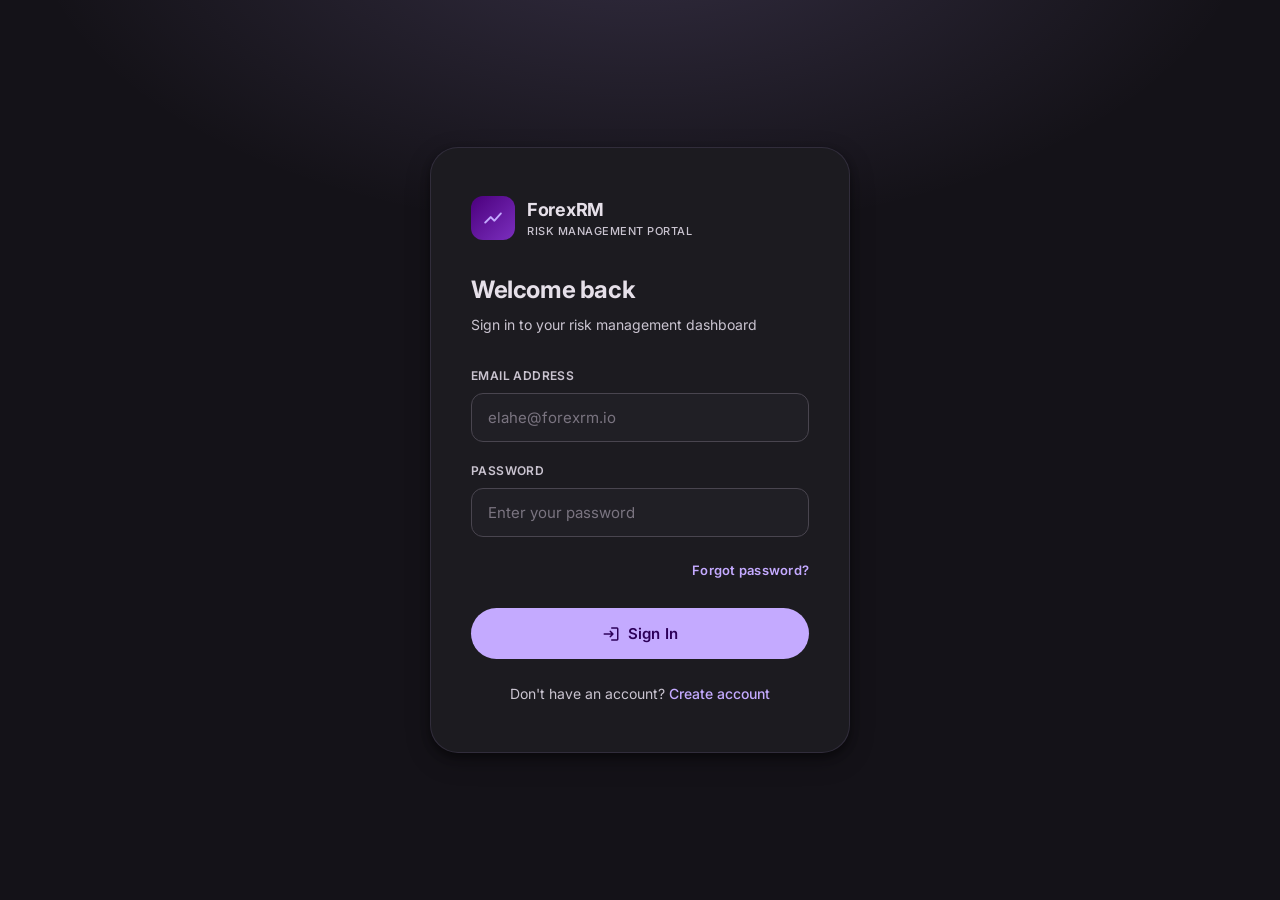
==== dashboard.html @ b794d72b "Add ForexRM risk management dashboard Complete frontend-only dashboard for Elahe (Risk Management An" ====
<!DOCTYPE html>
<html lang="en">
<head>
  <meta charset="UTF-8">
  <meta name="viewport" content="width=device-width, initial-scale=1.0">
  <title>ForexRM — Dashboard</title>
  <link rel="stylesheet" href="styles.css">
</head>
<body>
<div class="sidebar-overlay" id="sidebarOverlay"></div>

<div class="app-shell">
  <aside class="sidebar" id="sidebar"></aside>

  <div class="main-content">
    <header class="topbar" id="topbar"></header>

    <main class="page-content">
      <div class="page-header">
        <h1>Good morning, Elahe 👋</h1>
        <p>Here's what's happening across your accounts today — Wednesday, 9 April 2026</p>
      </div>

      <!-- Stats Grid -->
      <div class="stats-grid">
        <div class="stat-card stat-purple" onclick="window.location='phase1.html'" style="cursor:pointer">
          <div class="stat-card-accent"></div>
          <div class="stat-icon"><span class="material-icons-round">assignment</span></div>
          <div class="stat-label">Pending Phase 1</div>
          <div class="stat-value">47</div>
          <div class="stat-note">Results emailed within 24 hrs</div>
        </div>

        <div class="stat-card stat-blue" onclick="window.location='phase2.html'" style="cursor:pointer">
          <div class="stat-card-accent"></div>
          <div class="stat-icon"><span class="material-icons-round">assignment_turned_in</span></div>
          <div class="stat-label">Pending Phase 2</div>
          <div class="stat-value">23</div>
          <div class="stat-note">Results emailed within 48 hrs</div>
        </div>

        <div class="stat-card stat-green" onclick="window.location='funded.html'" style="cursor:pointer">
          <div class="stat-card-accent"></div>
          <div class="stat-icon"><span class="material-icons-round">account_balance_wallet</span></div>
          <div class="stat-label">Funded Accounts Today</div>
          <div class="stat-value">8</div>
          <div class="stat-note">↑ 3 more than yesterday</div>
        </div>

        <div class="stat-card stat-yellow">
          <div class="stat-card-accent"></div>
          <div class="stat-icon"><span class="material-icons-round">people</span></div>
          <div class="stat-label">Total Active Traders</div>
          <div class="stat-value">312</div>
          <div class="stat-note">Across all account stages</div>
        </div>
      </div>

      <!-- Main grid -->
      <div class="grid-2">

        <!-- Activity Feed -->
        <div class="card">
          <div class="flex-between mb-16">
            <div class="card-title" style="margin-bottom:0">Recent Activity</div>
            <button class="btn btn-text" style="font-size:12px;padding:4px 8px">View all</button>
          </div>

          <div class="activity-list">
            <div class="activity-item">
              <div class="activity-icon" style="background:rgba(134,239,172,.12)">
                <span class="material-icons-round" style="color:var(--success)">check_circle</span>
              </div>
              <div class="activity-body">
                <div class="activity-text"><strong>Marcus Chen</strong> passed Phase 2 evaluation — promoted to Funded</div>
                <div class="activity-time">2 minutes ago</div>
              </div>
            </div>

            <div class="activity-item">
              <div class="activity-icon" style="background:rgba(196,170,255,.12)">
                <span class="material-icons-round" style="color:var(--primary)">add_circle</span>
              </div>
              <div class="activity-body">
                <div class="activity-text"><strong>Sofia Martínez</strong> started Phase 1 — $100K account</div>
                <div class="activity-time">18 minutes ago</div>
              </div>
            </div>

            <div class="activity-item">
              <div class="activity-icon" style="background:rgba(255,180,171,.12)">
                <span class="material-icons-round" style="color:var(--error)">cancel</span>
              </div>
              <div class="activity-body">
                <div class="activity-text"><strong>James Okonkwo</strong> breached max drawdown — Phase 1 failed</div>
                <div class="activity-time">41 minutes ago</div>
              </div>
            </div>

            <div class="activity-item">
              <div class="activity-icon" style="background:rgba(147,197,253,.12)">
                <span class="material-icons-round" style="color:var(--info)">email</span>
              </div>
              <div class="activity-body">
                <div class="activity-text">Batch notification sent to <strong>12 traders</strong> — Phase 1 results</div>
                <div class="activity-time">1 hour ago</div>
              </div>
            </div>

            <div class="activity-item">
              <div class="activity-icon" style="background:rgba(252,211,77,.12)">
                <span class="material-icons-round" style="color:var(--warning)">warning</span>
              </div>
              <div class="activity-body">
                <div class="activity-text"><strong>Aiko Tanaka</strong> approaching daily loss limit — 78% used</div>
                <div class="activity-time">2 hours ago</div>
              </div>
            </div>

            <div class="activity-item">
              <div class="activity-icon" style="background:rgba(134,239,172,.12)">
                <span class="material-icons-round" style="color:var(--success)">attach_money</span>
              </div>
              <div class="activity-body">
                <div class="activity-text"><strong>Luca Ferrari</strong> requested $4,200 payout — under review</div>
                <div class="activity-time">3 hours ago</div>
              </div>
            </div>
          </div>
        </div>

        <!-- Right column -->
        <div style="display:flex;flex-direction:column;gap:20px">

          <!-- Phase Overview -->
          <div class="card">
            <div class="card-title">Phase Conversion Rates</div>
            <div style="display:flex;flex-direction:column;gap:16px">
              <div>
                <div class="flex-between mb-4">
                  <span class="text-sm">Phase 1 → Phase 2</span>
                  <span class="text-sm font-semibold text-primary">62%</span>
                </div>
                <div class="progress-bar">
                  <div class="progress-fill" style="width:62%;background:var(--primary)"></div>
                </div>
              </div>
              <div>
                <div class="flex-between mb-4">
                  <span class="text-sm">Phase 2 → Funded</span>
                  <span class="text-sm font-semibold text-success">48%</span>
                </div>
                <div class="progress-bar">
                  <div class="progress-fill" style="width:48%;background:var(--success)"></div>
                </div>
              </div>
              <div>
                <div class="flex-between mb-4">
                  <span class="text-sm">Funded Retention (30d)</span>
                  <span class="text-sm font-semibold" style="color:var(--info)">81%</span>
                </div>
                <div class="progress-bar">
                  <div class="progress-fill" style="width:81%;background:var(--info)"></div>
                </div>
              </div>
              <div>
                <div class="flex-between mb-4">
                  <span class="text-sm">Overall Drawdown Usage</span>
                  <span class="text-sm font-semibold text-warning">34%</span>
                </div>
                <div class="progress-bar">
                  <div class="progress-fill" style="width:34%;background:var(--warning)"></div>
                </div>
              </div>
            </div>
          </div>

          <!-- Quick Stats -->
          <div class="card">
            <div class="card-title">Today at a Glance</div>
            <div style="display:flex;flex-direction:column;gap:12px">
              <div class="flex-between">
                <span class="text-sm text-muted">New Applications</span>
                <span class="font-semibold" style="font-size:15px">19</span>
              </div>
              <div class="flex-between">
                <span class="text-sm text-muted">Emails Sent</span>
                <span class="font-semibold" style="font-size:15px">31</span>
              </div>
              <div class="flex-between">
                <span class="text-sm text-muted">Accounts Reviewed</span>
                <span class="font-semibold" style="font-size:15px">28</span>
              </div>
              <div class="flex-between">
                <span class="text-sm text-muted">Payouts Processed</span>
                <span class="font-semibold text-success" style="font-size:15px">$24,800</span>
              </div>
              <div class="flex-between">
                <span class="text-sm text-muted">Risk Alerts</span>
                <span class="font-semibold text-warning" style="font-size:15px">4</span>
              </div>
            </div>
          </div>

          <!-- Pending Email Queue -->
          <div class="card">
            <div class="card-title">Email Queue</div>
            <div style="display:flex;flex-direction:column;gap:10px">
              <div class="flex-between">
                <div class="flex-center gap-8">
                  <span class="badge badge-pending">Queued</span>
                  <span class="text-sm">Phase 1 Results</span>
                </div>
                <span class="text-xs text-muted">5 emails</span>
              </div>
              <div class="flex-between">
                <div class="flex-center gap-8">
                  <span class="badge badge-pending">Queued</span>
                  <span class="text-sm">Phase 2 Results</span>
                </div>
                <span class="text-xs text-muted">3 emails</span>
              </div>
              <div class="flex-between">
                <div class="flex-center gap-8">
                  <span class="badge badge-sent">Sent</span>
                  <span class="text-sm">Funded Welcome</span>
                </div>
                <span class="text-xs text-muted">8 emails</span>
              </div>
            </div>
          </div>

        </div>
      </div>

      <!-- Accounts table snapshot -->
      <div class="card" style="margin-top:4px">
        <div class="flex-between mb-16">
          <div class="card-title" style="margin-bottom:0">Recent Account Reviews</div>
          <a href="phase1.html" class="btn btn-outlined btn-sm">View All Phase 1</a>
        </div>

        <div class="table-container">
          <table>
            <thead>
              <tr>
                <th>Account ID</th>
                <th>Trader</th>
                <th>Phase</th>
                <th>Account Size</th>
                <th>P&L</th>
                <th>Drawdown</th>
                <th>Status</th>
              </tr>
            </thead>
            <tbody>
              <tr>
                <td class="text-xs text-muted">#FX-29041</td>
                <td><div class="font-semibold">Marcus Chen</div></td>
                <td><span class="badge badge-active">Phase 2</span></td>
                <td>$100,000</td>
                <td class="text-success font-semibold">+8.32%</td>
                <td>3.1%</td>
                <td><span class="badge badge-passed">Passed</span></td>
              </tr>
              <tr>
                <td class="text-xs text-muted">#FX-29038</td>
                <td><div class="font-semibold">Sofia Martínez</div></td>
                <td><span class="badge badge-review">Phase 1</span></td>
                <td>$100,000</td>
                <td class="text-success font-semibold">+1.20%</td>
                <td>0.8%</td>
                <td><span class="badge badge-pending">In Progress</span></td>
              </tr>
              <tr>
                <td class="text-xs text-muted">#FX-29035</td>
                <td><div class="font-semibold">James Okonkwo</div></td>
                <td><span class="badge badge-review">Phase 1</span></td>
                <td>$50,000</td>
                <td class="text-error font-semibold">−6.80%</td>
                <td>10.0%</td>
                <td><span class="badge badge-failed">Failed</span></td>
              </tr>
              <tr>
                <td class="text-xs text-muted">#FX-29032</td>
                <td><div class="font-semibold">Aiko Tanaka</div></td>
                <td><span class="badge badge-review">Phase 1</span></td>
                <td>$200,000</td>
                <td class="text-success font-semibold">+4.75%</td>
                <td>4.7%</td>
                <td><span class="badge badge-pending">In Progress</span></td>
              </tr>
              <tr>
                <td class="text-xs text-muted">#FX-29028</td>
                <td><div class="font-semibold">Luca Ferrari</div></td>
                <td><span class="badge badge-active">Funded</span></td>
                <td>$50,000</td>
                <td class="text-success font-semibold">+11.40%</td>
                <td>2.4%</td>
                <td><span class="badge badge-active">Active</span></td>
              </tr>
            </tbody>
          </table>
        </div>
      </div>

    </main>
  </div>
</div>

<script src="layout.js"></script>
<script>
  initLayout({ title: 'Dashboard', subtitle: 'Overview' });
</script>
</body>
</html>
---- styles.css ----
@import url('https://fonts.googleapis.com/css2?family=Inter:wght@300;400;500;600;700&display=swap');
@import url('https://fonts.googleapis.com/icon?family=Material+Icons+Round');

*, *::before, *::after { box-sizing: border-box; margin: 0; padding: 0; }

:root {
  --primary: #C4AAFF;
  --on-primary: #2D0059;
  --primary-container: #4B007D;
  --on-primary-container: #E8CEFF;
  --primary-dim: #9A6FD8;

  --secondary: #CCC2DC;
  --on-secondary: #332D41;
  --secondary-container: #4A4458;
  --on-secondary-container: #E8DEF8;

  --surface: #141218;
  --surface-container-lowest: #0F0D13;
  --surface-container-low: #1C1B20;
  --surface-container: #201F25;
  --surface-container-high: #2B2930;
  --surface-container-highest: #36343B;

  --on-surface: #E6E0E9;
  --on-surface-variant: #CAC4D0;
  --outline: #7A7480;
  --outline-variant: #49454F;

  --error: #FFB4AB;
  --error-container: #93000A;
  --success: #86EFAC;
  --success-container: #14532D;
  --warning: #FCD34D;
  --warning-container: #78350F;
  --info: #93C5FD;

  --sidebar-width: 264px;
  --topbar-height: 64px;
  --radius-sm: 8px;
  --radius-md: 12px;
  --radius-lg: 16px;
  --radius-xl: 28px;

  --elevation-1: 0 1px 2px rgba(0,0,0,.4), 0 2px 6px rgba(0,0,0,.2);
  --elevation-2: 0 2px 4px rgba(0,0,0,.4), 0 4px 12px rgba(0,0,0,.2);
  --elevation-3: 0 4px 8px rgba(0,0,0,.4), 0 8px 24px rgba(0,0,0,.25);

  --transition: 220ms cubic-bezier(.2,0,0,1);
  --font: 'Inter', system-ui, sans-serif;
}

html { font-size: 16px; scroll-behavior: smooth; }

body {
  font-family: var(--font);
  background: var(--surface);
  color: var(--on-surface);
  min-height: 100vh;
  line-height: 1.5;
  -webkit-font-smoothing: antialiased;
}

/* ── AUTH PAGES ─────────────────────────────────────────── */
.auth-page {
  min-height: 100vh;
  display: flex;
  align-items: center;
  justify-content: center;
  background: radial-gradient(ellipse 80% 60% at 50% -10%, rgba(196,170,255,.18) 0%, transparent 60%),
              var(--surface);
  padding: 24px;
}

.auth-card {
  background: var(--surface-container-low);
  border: 1px solid rgba(196,170,255,.12);
  border-radius: var(--radius-xl);
  padding: 48px 40px;
  width: 100%;
  max-width: 420px;
  box-shadow: var(--elevation-3);
}

.auth-logo {
  display: flex;
  align-items: center;
  gap: 12px;
  margin-bottom: 32px;
}

.auth-logo-icon {
  width: 44px;
  height: 44px;
  background: linear-gradient(135deg, var(--primary-container), #7B2FBE);
  border-radius: var(--radius-md);
  display: flex;
  align-items: center;
  justify-content: center;
}

.auth-logo-icon .material-icons-round { color: var(--primary); font-size: 22px; }

.auth-logo-text { font-size: 18px; font-weight: 700; color: var(--on-surface); letter-spacing: -.3px; }
.auth-logo-sub  { font-size: 11px; color: var(--on-surface-variant); font-weight: 500; letter-spacing: .5px; text-transform: uppercase; }

.auth-title    { font-size: 24px; font-weight: 700; color: var(--on-surface); margin-bottom: 6px; letter-spacing: -.4px; }
.auth-subtitle { font-size: 14px; color: var(--on-surface-variant); margin-bottom: 32px; }

.form-field { margin-bottom: 20px; }

.form-field label {
  display: block;
  font-size: 12px;
  font-weight: 600;
  color: var(--on-surface-variant);
  margin-bottom: 8px;
  letter-spacing: .4px;
  text-transform: uppercase;
}

.form-field input {
  width: 100%;
  background: var(--surface-container);
  border: 1.5px solid var(--outline-variant);
  border-radius: var(--radius-md);
  padding: 14px 16px;
  font-size: 15px;
  font-family: var(--font);
  color: var(--on-surface);
  outline: none;
  transition: border-color var(--transition), box-shadow var(--transition);
}

.form-field input:focus {
  border-color: var(--primary);
  box-shadow: 0 0 0 3px rgba(196,170,255,.15);
}

.form-field input::placeholder { color: var(--outline); }

.btn {
  display: inline-flex;
  align-items: center;
  justify-content: center;
  gap: 8px;
  padding: 14px 24px;
  border-radius: var(--radius-xl);
  font-family: var(--font);
  font-size: 14px;
  font-weight: 600;
  letter-spacing: .25px;
  cursor: pointer;
  border: none;
  outline: none;
  transition: all var(--transition);
  text-decoration: none;
}

.btn-primary {
  background: var(--primary);
  color: var(--on-primary);
  width: 100%;
  padding: 16px;
  font-size: 15px;
}

.btn-primary:hover  { background: #D4BBFF; box-shadow: var(--elevation-2); transform: translateY(-1px); }
.btn-primary:active { transform: translateY(0); }

.btn-outlined {
  background: transparent;
  border: 1.5px solid var(--outline-variant);
  color: var(--on-surface);
}

.btn-outlined:hover { border-color: var(--primary); color: var(--primary); background: rgba(196,170,255,.08); }

.btn-text {
  background: transparent;
  color: var(--primary);
  padding: 10px 16px;
}

.btn-text:hover { background: rgba(196,170,255,.1); }

.btn-icon {
  background: transparent;
  color: var(--on-surface-variant);
  padding: 10px;
  border-radius: 50%;
  width: 40px;
  height: 40px;
}

.btn-icon:hover { background: var(--surface-container-high); color: var(--on-surface); }

.btn-sm { padding: 8px 16px; font-size: 13px; }

.auth-footer { text-align: center; margin-top: 24px; font-size: 14px; color: var(--on-surface-variant); }
.auth-footer a { color: var(--primary); text-decoration: none; font-weight: 500; }
.auth-footer a:hover { text-decoration: underline; }

.auth-error {
  background: rgba(255,180,171,.1);
  border: 1px solid rgba(255,180,171,.3);
  border-radius: var(--radius-md);
  padding: 12px 16px;
  font-size: 13px;
  color: var(--error);
  margin-bottom: 20px;
  display: none;
}

/* ── APP SHELL ──────────────────────────────────────────── */
.app-shell {
  display: flex;
  min-height: 100vh;
}

/* ── SIDEBAR ─────────────────────────────────────────────── */
.sidebar {
  width: var(--sidebar-width);
  background: var(--surface-container-low);
  border-right: 1px solid var(--outline-variant);
  display: flex;
  flex-direction: column;
  position: fixed;
  top: 0;
  left: 0;
  height: 100vh;
  z-index: 200;
  transition: transform var(--transition);
  overflow: hidden;
}

.sidebar-header {
  padding: 20px 20px 16px;
  border-bottom: 1px solid var(--outline-variant);
  display: flex;
  align-items: center;
  gap: 12px;
  min-height: var(--topbar-height);
}

.brand-icon {
  width: 36px;
  height: 36px;
  background: linear-gradient(135deg, #5B21B6, #7C3AED);
  border-radius: var(--radius-sm);
  display: flex;
  align-items: center;
  justify-content: center;
  flex-shrink: 0;
}

.brand-icon .material-icons-round { color: #E8CEFF; font-size: 18px; }
.brand-name { font-size: 16px; font-weight: 700; color: var(--on-surface); letter-spacing: -.3px; }
.brand-tag  { font-size: 10px; color: var(--primary); font-weight: 600; letter-spacing: .5px; text-transform: uppercase; }

.sidebar-nav { flex: 1; padding: 12px 12px; overflow-y: auto; }
.sidebar-nav::-webkit-scrollbar { width: 0; }

.nav-section-label {
  font-size: 10px;
  font-weight: 600;
  letter-spacing: 1px;
  text-transform: uppercase;
  color: var(--outline);
  padding: 12px 12px 6px;
}

.nav-item {
  display: flex;
  align-items: center;
  gap: 14px;
  padding: 12px 14px;
  border-radius: var(--radius-md);
  color: var(--on-surface-variant);
  text-decoration: none;
  font-size: 14px;
  font-weight: 500;
  margin-bottom: 2px;
  transition: background var(--transition), color var(--transition);
  position: relative;
}

.nav-item:hover { background: var(--surface-container); color: var(--on-surface); }

.nav-item.active {
  background: rgba(196,170,255,.15);
  color: var(--primary);
  font-weight: 600;
}

.nav-item.active::before {
  content: '';
  position: absolute;
  left: 0;
  top: 6px;
  bottom: 6px;
  width: 3px;
  background: var(--primary);
  border-radius: 0 3px 3px 0;
}

.nav-item .material-icons-round { font-size: 20px; }

.nav-badge {
  margin-left: auto;
  background: var(--primary-container);
  color: var(--primary);
  font-size: 11px;
  font-weight: 700;
  padding: 2px 8px;
  border-radius: 20px;
  min-width: 24px;
  text-align: center;
}

.sidebar-footer {
  padding: 12px;
  border-top: 1px solid var(--outline-variant);
}

.user-chip {
  display: flex;
  align-items: center;
  gap: 12px;
  padding: 10px 12px;
  border-radius: var(--radius-md);
  cursor: pointer;
  transition: background var(--transition);
}

.user-chip:hover { background: var(--surface-container); }

.avatar {
  width: 36px;
  height: 36px;
  border-radius: 50%;
  background: linear-gradient(135deg, #5B21B6, #9333EA);
  display: flex;
  align-items: center;
  justify-content: center;
  font-size: 13px;
  font-weight: 700;
  color: #E8CEFF;
  flex-shrink: 0;
}

.user-info-name { font-size: 13px; font-weight: 600; color: var(--on-surface); }
.user-info-role { font-size: 11px; color: var(--on-surface-variant); }

/* ── TOPBAR ──────────────────────────────────────────────── */
.topbar {
  height: var(--topbar-height);
  background: var(--surface-container-low);
  border-bottom: 1px solid var(--outline-variant);
  display: flex;
  align-items: center;
  gap: 16px;
  padding: 0 24px;
  position: sticky;
  top: 0;
  z-index: 100;
}

.topbar-menu-btn { display: none; }

.topbar-title { font-size: 18px; font-weight: 700; color: var(--on-surface); letter-spacing: -.3px; }
.topbar-subtitle { font-size: 12px; color: var(--on-surface-variant); }

.topbar-spacer { flex: 1; }

.topbar-search {
  display: flex;
  align-items: center;
  gap: 10px;
  background: var(--surface-container);
  border: 1.5px solid var(--outline-variant);
  border-radius: 50px;
  padding: 8px 16px;
  transition: all var(--transition);
}

.topbar-search:focus-within {
  border-color: var(--primary);
  box-shadow: 0 0 0 3px rgba(196,170,255,.1);
}

.topbar-search input {
  background: none;
  border: none;
  outline: none;
  color: var(--on-surface);
  font-family: var(--font);
  font-size: 14px;
  width: 180px;
}

.topbar-search input::placeholder { color: var(--outline); }
.topbar-search .material-icons-round { color: var(--outline); font-size: 18px; }

.topbar-actions { display: flex; align-items: center; gap: 8px; }

.notif-btn { position: relative; }

.notif-dot {
  position: absolute;
  top: 8px;
  right: 8px;
  width: 8px;
  height: 8px;
  background: #F2B8B5;
  border-radius: 50%;
  border: 2px solid var(--surface-container-low);
}

.topbar-avatar {
  width: 36px;
  height: 36px;
  border-radius: 50%;
  background: linear-gradient(135deg, #5B21B6, #9333EA);
  display: flex;
  align-items: center;
  justify-content: center;
  font-size: 13px;
  font-weight: 700;
  color: #E8CEFF;
  cursor: pointer;
  border: 2px solid var(--primary-container);
  transition: border-color var(--transition);
}

.topbar-avatar:hover { border-color: var(--primary); }

/* ── MAIN LAYOUT ─────────────────────────────────────────── */
.main-content {
  margin-left: var(--sidebar-width);
  flex: 1;
  display: flex;
  flex-direction: column;
  min-height: 100vh;
}

.page-content { padding: 28px 28px; flex: 1; }

.page-header { margin-bottom: 28px; }
.page-header h1 { font-size: 26px; font-weight: 700; color: var(--on-surface); letter-spacing: -.5px; }
.page-header p  { font-size: 14px; color: var(--on-surface-variant); margin-top: 4px; }

/* ── CARDS ───────────────────────────────────────────────── */
.card {
  background: var(--surface-container-low);
  border: 1px solid var(--outline-variant);
  border-radius: var(--radius-lg);
  padding: 24px;
  transition: box-shadow var(--transition);
}

.card:hover { box-shadow: var(--elevation-2); }

.card-title {
  font-size: 12px;
  font-weight: 600;
  color: var(--on-surface-variant);
  letter-spacing: .5px;
  text-transform: uppercase;
  margin-bottom: 12px;
}

/* ── STAT CARDS ──────────────────────────────────────────── */
.stats-grid {
  display: grid;
  grid-template-columns: repeat(auto-fit, minmax(220px, 1fr));
  gap: 16px;
  margin-bottom: 28px;
}

.stat-card {
  background: var(--surface-container-low);
  border: 1px solid var(--outline-variant);
  border-radius: var(--radius-lg);
  padding: 22px 24px;
  position: relative;
  overflow: hidden;
  transition: box-shadow var(--transition), transform var(--transition);
}

.stat-card:hover { box-shadow: var(--elevation-2); transform: translateY(-2px); }

.stat-card-accent {
  position: absolute;
  top: 0;
  right: 0;
  width: 80px;
  height: 80px;
  border-radius: 0 var(--radius-lg) 0 80px;
  opacity: .15;
}

.stat-icon {
  width: 44px;
  height: 44px;
  border-radius: var(--radius-md);
  display: flex;
  align-items: center;
  justify-content: center;
  margin-bottom: 16px;
}

.stat-icon .material-icons-round { font-size: 22px; }

.stat-label {
  font-size: 12px;
  font-weight: 600;
  color: var(--on-surface-variant);
  letter-spacing: .4px;
  text-transform: uppercase;
  margin-bottom: 6px;
}

.stat-value {
  font-size: 36px;
  font-weight: 700;
  color: var(--on-surface);
  letter-spacing: -1.5px;
  line-height: 1;
  margin-bottom: 8px;
}

.stat-note { font-size: 12px; color: var(--on-surface-variant); }

.stat-purple .stat-icon { background: rgba(196,170,255,.15); }
.stat-purple .stat-icon .material-icons-round { color: var(--primary); }
.stat-purple .stat-card-accent { background: var(--primary); }

.stat-blue .stat-icon { background: rgba(147,197,253,.15); }
.stat-blue .stat-icon .material-icons-round { color: var(--info); }
.stat-blue .stat-card-accent { background: var(--info); }

.stat-green .stat-icon { background: rgba(134,239,172,.15); }
.stat-green .stat-icon .material-icons-round { color: var(--success); }
.stat-green .stat-card-accent { background: var(--success); }

.stat-yellow .stat-icon { background: rgba(252,211,77,.15); }
.stat-yellow .stat-icon .material-icons-round { color: var(--warning); }
.stat-yellow .stat-card-accent { background: var(--warning); }

/* ── GRID LAYOUTS ────────────────────────────────────────── */
.grid-2 { display: grid; grid-template-columns: 1fr 1fr; gap: 20px; margin-bottom: 20px; }
.grid-3 { display: grid; grid-template-columns: 1fr 1fr 1fr; gap: 20px; margin-bottom: 20px; }

/* ── TABLE ───────────────────────────────────────────────── */
.table-container {
  overflow-x: auto;
  border-radius: var(--radius-lg);
  border: 1px solid var(--outline-variant);
}

table {
  width: 100%;
  border-collapse: collapse;
  background: var(--surface-container-low);
}

thead th {
  background: var(--surface-container);
  padding: 14px 16px;
  text-align: left;
  font-size: 11px;
  font-weight: 700;
  color: var(--on-surface-variant);
  letter-spacing: .6px;
  text-transform: uppercase;
  white-space: nowrap;
  border-bottom: 1px solid var(--outline-variant);
}

tbody td {
  padding: 14px 16px;
  font-size: 14px;
  color: var(--on-surface);
  border-bottom: 1px solid rgba(73,69,79,.3);
  vertical-align: middle;
}

tbody tr:last-child td { border-bottom: none; }
tbody tr:hover { background: rgba(196,170,255,.04); }

/* ── BADGES / CHIPS ──────────────────────────────────────── */
.badge {
  display: inline-flex;
  align-items: center;
  gap: 5px;
  padding: 4px 10px;
  border-radius: 20px;
  font-size: 12px;
  font-weight: 600;
  white-space: nowrap;
}

.badge-pending  { background: rgba(252,211,77,.15); color: var(--warning); }
.badge-passed   { background: rgba(134,239,172,.15); color: var(--success); }
.badge-failed   { background: rgba(255,180,171,.15); color: var(--error); }
.badge-active   { background: rgba(147,197,253,.15); color: var(--info); }
.badge-review   { background: rgba(196,170,255,.15); color: var(--primary); }
.badge-sent     { background: rgba(134,239,172,.15); color: var(--success); }
.badge-queued   { background: rgba(252,211,77,.15); color: var(--warning); }
.badge-failed-mail { background: rgba(255,180,171,.15); color: var(--error); }

.badge .material-icons-round { font-size: 12px; }

/* ── ACTIVITY FEED ───────────────────────────────────────── */
.activity-list { display: flex; flex-direction: column; gap: 0; }

.activity-item {
  display: flex;
  align-items: flex-start;
  gap: 14px;
  padding: 14px 0;
  border-bottom: 1px solid rgba(73,69,79,.3);
}

.activity-item:last-child { border-bottom: none; }

.activity-icon {
  width: 36px;
  height: 36px;
  border-radius: 50%;
  display: flex;
  align-items: center;
  justify-content: center;
  flex-shrink: 0;
  margin-top: 2px;
}

.activity-icon .material-icons-round { font-size: 17px; }

.activity-body { flex: 1; }
.activity-text { font-size: 14px; color: var(--on-surface); line-height: 1.4; }
.activity-text strong { color: var(--primary); }
.activity-time { font-size: 12px; color: var(--outline); margin-top: 3px; }

/* ── FILTER BAR ──────────────────────────────────────────── */
.filter-bar {
  display: flex;
  align-items: center;
  gap: 12px;
  margin-bottom: 20px;
  flex-wrap: wrap;
}

.filter-chip {
  display: inline-flex;
  align-items: center;
  gap: 6px;
  padding: 8px 16px;
  border-radius: 50px;
  border: 1.5px solid var(--outline-variant);
  background: transparent;
  color: var(--on-surface-variant);
  font-family: var(--font);
  font-size: 13px;
  font-weight: 500;
  cursor: pointer;
  transition: all var(--transition);
}

.filter-chip:hover { border-color: var(--primary); color: var(--primary); background: rgba(196,170,255,.08); }
.filter-chip.active { border-color: var(--primary); background: rgba(196,170,255,.15); color: var(--primary); font-weight: 600; }

.search-box {
  display: flex;
  align-items: center;
  gap: 10px;
  background: var(--surface-container);
  border: 1.5px solid var(--outline-variant);
  border-radius: 50px;
  padding: 8px 16px;
  flex: 1;
  max-width: 320px;
  transition: border-color var(--transition);
}

.search-box:focus-within { border-color: var(--primary); }

.search-box input {
  background: none;
  border: none;
  outline: none;
  color: var(--on-surface);
  font-family: var(--font);
  font-size: 14px;
  flex: 1;
}

.search-box input::placeholder { color: var(--outline); }
.search-box .material-icons-round { color: var(--outline); font-size: 18px; }

/* ── NOTIFICATIONS LIST ───────────────────────────────────── */
.notif-list { display: flex; flex-direction: column; gap: 12px; }

.notif-item {
  background: var(--surface-container-low);
  border: 1px solid var(--outline-variant);
  border-radius: var(--radius-lg);
  padding: 18px 20px;
  display: flex;
  align-items: flex-start;
  gap: 16px;
  transition: box-shadow var(--transition);
}

.notif-item:hover { box-shadow: var(--elevation-1); }

.notif-item-icon {
  width: 40px;
  height: 40px;
  border-radius: var(--radius-md);
  display: flex;
  align-items: center;
  justify-content: center;
  flex-shrink: 0;
}

.notif-item-icon .material-icons-round { font-size: 20px; }

.notif-item-body { flex: 1; }
.notif-item-title { font-size: 14px; font-weight: 600; color: var(--on-surface); margin-bottom: 4px; }
.notif-item-desc  { font-size: 13px; color: var(--on-surface-variant); margin-bottom: 8px; }
.notif-item-meta  { display: flex; align-items: center; gap: 16px; }
.notif-item-time  { font-size: 12px; color: var(--outline); }

/* ── SETTINGS ─────────────────────────────────────────────── */
.settings-section { margin-bottom: 32px; }

.settings-section-title {
  font-size: 16px;
  font-weight: 700;
  color: var(--on-surface);
  margin-bottom: 16px;
  padding-bottom: 12px;
  border-bottom: 1px solid var(--outline-variant);
}

.settings-row {
  display: flex;
  align-items: center;
  justify-content: space-between;
  padding: 16px 0;
  border-bottom: 1px solid rgba(73,69,79,.2);
  gap: 24px;
}

.settings-row:last-child { border-bottom: none; }

.settings-row-label { font-size: 14px; font-weight: 500; color: var(--on-surface); }
.settings-row-desc  { font-size: 12px; color: var(--on-surface-variant); margin-top: 2px; }

.toggle-switch {
  position: relative;
  width: 44px;
  height: 24px;
  flex-shrink: 0;
}

.toggle-switch input { opacity: 0; width: 0; height: 0; }

.toggle-track {
  position: absolute;
  inset: 0;
  background: var(--outline);
  border-radius: 12px;
  cursor: pointer;
  transition: background var(--transition);
}

.toggle-switch input:checked + .toggle-track { background: var(--primary-dim); }

.toggle-track::after {
  content: '';
  position: absolute;
  left: 3px;
  top: 3px;
  width: 18px;
  height: 18px;
  background: white;
  border-radius: 50%;
  transition: transform var(--transition);
}

.toggle-switch input:checked + .toggle-track::after { transform: translateX(20px); }

.select-field {
  background: var(--surface-container);
  border: 1.5px solid var(--outline-variant);
  border-radius: var(--radius-md);
  padding: 10px 14px;
  color: var(--on-surface);
  font-family: var(--font);
  font-size: 14px;
  outline: none;
  cursor: pointer;
  min-width: 160px;
}

.select-field:focus { border-color: var(--primary); }

.settings-input {
  background: var(--surface-container);
  border: 1.5px solid var(--outline-variant);
  border-radius: var(--radius-md);
  padding: 10px 14px;
  color: var(--on-surface);
  font-family: var(--font);
  font-size: 14px;
  outline: none;
  min-width: 200px;
  transition: border-color var(--transition);
}

.settings-input:focus { border-color: var(--primary); box-shadow: 0 0 0 3px rgba(196,170,255,.12); }

/* ── PROGRESS BAR ─────────────────────────────────────────── */
.progress-bar {
  background: var(--surface-container-high);
  border-radius: 4px;
  height: 6px;
  overflow: hidden;
}

.progress-fill {
  height: 100%;
  border-radius: 4px;
  transition: width .6s cubic-bezier(.4,0,.2,1);
}

/* ── DIVIDER ─────────────────────────────────────────────── */
.divider {
  height: 1px;
  background: var(--outline-variant);
  margin: 20px 0;
}

/* ── EMPTY STATE ─────────────────────────────────────────── */
.empty-state {
  text-align: center;
  padding: 60px 24px;
  color: var(--on-surface-variant);
}

.empty-state .material-icons-round { font-size: 48px; margin-bottom: 16px; opacity: .4; }
.empty-state h3 { font-size: 16px; font-weight: 600; margin-bottom: 8px; color: var(--on-surface); }
.empty-state p  { font-size: 14px; }

/* ── OVERLAY ─────────────────────────────────────────────── */
.sidebar-overlay {
  display: none;
  position: fixed;
  inset: 0;
  background: rgba(0,0,0,.6);
  z-index: 150;
}

/* ── SCROLLBAR ───────────────────────────────────────────── */
::-webkit-scrollbar { width: 6px; height: 6px; }
::-webkit-scrollbar-track { background: transparent; }
::-webkit-scrollbar-thumb { background: var(--outline-variant); border-radius: 3px; }
::-webkit-scrollbar-thumb:hover { background: var(--outline); }

/* ── RESPONSIVE ──────────────────────────────────────────── */
@media (max-width: 900px) {
  .sidebar { transform: translateX(-100%); }
  .sidebar.open { transform: translateX(0); box-shadow: var(--elevation-3); }
  .sidebar-overlay.open { display: block; }
  .main-content { margin-left: 0; }
  .topbar-menu-btn { display: flex; }
  .topbar-search { display: none; }
  .grid-2, .grid-3 { grid-template-columns: 1fr; }
  .stats-grid { grid-template-columns: 1fr 1fr; }
}

@media (max-width: 560px) {
  .stats-grid { grid-template-columns: 1fr; }
  .page-content { padding: 20px 16px; }
  .auth-card { padding: 32px 24px; }
}

/* ── UTILS ───────────────────────────────────────────────── */
.text-primary  { color: var(--primary); }
.text-success  { color: var(--success); }
.text-error    { color: var(--error); }
.text-warning  { color: var(--warning); }
.text-muted    { color: var(--on-surface-variant); }
.text-sm       { font-size: 13px; }
.text-xs       { font-size: 12px; }
.font-semibold { font-weight: 600; }
.font-bold     { font-weight: 700; }
.mt-4  { margin-top: 4px; }
.mt-8  { margin-top: 8px; }
.mt-16 { margin-top: 16px; }
.mt-24 { margin-top: 24px; }
.mb-16 { margin-bottom: 16px; }
.mb-20 { margin-bottom: 20px; }
.mb-28 { margin-bottom: 28px; }
.flex  { display: flex; }
.flex-between { display: flex; align-items: center; justify-content: space-between; }
.flex-center  { display: flex; align-items: center; }
.gap-8  { gap: 8px; }
.gap-12 { gap: 12px; }
.gap-16 { gap: 16px; }
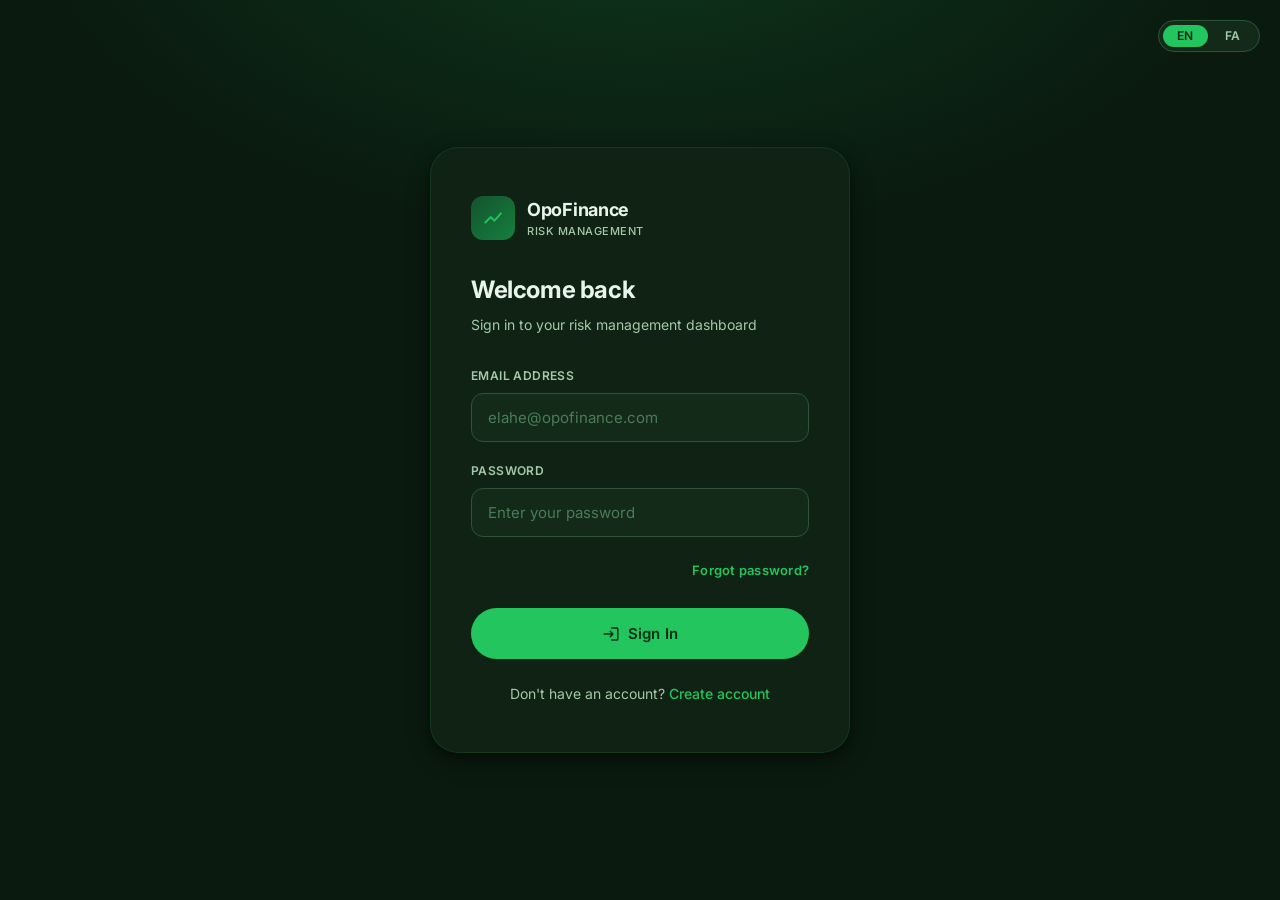
==== commit b2363472: "Add EN/FA language toggle to dashboard and all app pages - Embed lang switcher in topbar (layout.js)" ====
--- a/dashboard.html
+++ b/dashboard.html
@@ -3,8 +3,8 @@
 <head>
   <meta charset="UTF-8">
   <meta name="viewport" content="width=device-width, initial-scale=1.0">
-  <title>ForexRM — Dashboard</title>
-  <link rel="stylesheet" href="styles.css">
+  <title>OpoFinance — Dashboard</title>
+  <link rel="stylesheet" href="assets/css/styles.css">
 </head>
 <body>
 <div class="sidebar-overlay" id="sidebarOverlay"></div>
@@ -26,33 +26,33 @@
         <div class="stat-card stat-purple" onclick="window.location='phase1.html'" style="cursor:pointer">
           <div class="stat-card-accent"></div>
           <div class="stat-icon"><span class="material-icons-round">assignment</span></div>
-          <div class="stat-label">Pending Phase 1</div>
+          <div class="stat-label" data-i18n="dash.stat.pending1">Pending Phase 1</div>
           <div class="stat-value">47</div>
-          <div class="stat-note">Results emailed within 24 hrs</div>
+          <div class="stat-note" data-i18n="dash.stat.note.24h">Results emailed within 24 hrs</div>
         </div>
 
         <div class="stat-card stat-blue" onclick="window.location='phase2.html'" style="cursor:pointer">
           <div class="stat-card-accent"></div>
           <div class="stat-icon"><span class="material-icons-round">assignment_turned_in</span></div>
-          <div class="stat-label">Pending Phase 2</div>
+          <div class="stat-label" data-i18n="dash.stat.pending2">Pending Phase 2</div>
           <div class="stat-value">23</div>
-          <div class="stat-note">Results emailed within 48 hrs</div>
+          <div class="stat-note" data-i18n="dash.stat.note.48h">Results emailed within 48 hrs</div>
         </div>
 
         <div class="stat-card stat-green" onclick="window.location='funded.html'" style="cursor:pointer">
           <div class="stat-card-accent"></div>
           <div class="stat-icon"><span class="material-icons-round">account_balance_wallet</span></div>
-          <div class="stat-label">Funded Accounts Today</div>
+          <div class="stat-label" data-i18n="dash.stat.funded-today">Funded Accounts Today</div>
           <div class="stat-value">8</div>
-          <div class="stat-note">↑ 3 more than yesterday</div>
+          <div class="stat-note" data-i18n="dash.stat.note.funded">↑ 3 more than yesterday</div>
         </div>
 
         <div class="stat-card stat-yellow">
           <div class="stat-card-accent"></div>
           <div class="stat-icon"><span class="material-icons-round">people</span></div>
-          <div class="stat-label">Total Active Traders</div>
+          <div class="stat-label" data-i18n="dash.stat.active-traders">Total Active Traders</div>
           <div class="stat-value">312</div>
-          <div class="stat-note">Across all account stages</div>
+          <div class="stat-note" data-i18n="dash.stat.note.traders">Across all account stages</div>
         </div>
       </div>
 
@@ -62,8 +62,8 @@
         <!-- Activity Feed -->
         <div class="card">
           <div class="flex-between mb-16">
-            <div class="card-title" style="margin-bottom:0">Recent Activity</div>
-            <button class="btn btn-text" style="font-size:12px;padding:4px 8px">View all</button>
+            <div class="card-title" style="margin-bottom:0" data-i18n="dash.activity.title">Recent Activity</div>
+            <button class="btn btn-text" style="font-size:12px;padding:4px 8px" data-i18n="dash.btn.view-all">View all</button>
           </div>
 
           <div class="activity-list">
@@ -78,7 +78,7 @@
             </div>
 
             <div class="activity-item">
-              <div class="activity-icon" style="background:rgba(196,170,255,.12)">
+              <div class="activity-icon" style="background:rgba(34,197,94,.12)">
                 <span class="material-icons-round" style="color:var(--primary)">add_circle</span>
               </div>
               <div class="activity-body">
@@ -134,11 +134,11 @@
 
           <!-- Phase Overview -->
           <div class="card">
-            <div class="card-title">Phase Conversion Rates</div>
+            <div class="card-title" data-i18n="dash.phase-rates.title">Phase Conversion Rates</div>
             <div style="display:flex;flex-direction:column;gap:16px">
               <div>
                 <div class="flex-between mb-4">
-                  <span class="text-sm">Phase 1 → Phase 2</span>
+                  <span class="text-sm" data-i18n="dash.phase-rates.p1p2">Phase 1 → Phase 2</span>
                   <span class="text-sm font-semibold text-primary">62%</span>
                 </div>
                 <div class="progress-bar">
@@ -147,7 +147,7 @@
               </div>
               <div>
                 <div class="flex-between mb-4">
-                  <span class="text-sm">Phase 2 → Funded</span>
+                  <span class="text-sm" data-i18n="dash.phase-rates.p2f">Phase 2 → Funded</span>
                   <span class="text-sm font-semibold text-success">48%</span>
                 </div>
                 <div class="progress-bar">
@@ -156,7 +156,7 @@
               </div>
               <div>
                 <div class="flex-between mb-4">
-                  <span class="text-sm">Funded Retention (30d)</span>
+                  <span class="text-sm" data-i18n="dash.phase-rates.retention">Funded Retention (30d)</span>
                   <span class="text-sm font-semibold" style="color:var(--info)">81%</span>
                 </div>
                 <div class="progress-bar">
@@ -165,7 +165,7 @@
               </div>
               <div>
                 <div class="flex-between mb-4">
-                  <span class="text-sm">Overall Drawdown Usage</span>
+                  <span class="text-sm" data-i18n="dash.phase-rates.drawdown">Overall Drawdown Usage</span>
                   <span class="text-sm font-semibold text-warning">34%</span>
                 </div>
                 <div class="progress-bar">
@@ -177,26 +177,26 @@
 
           <!-- Quick Stats -->
           <div class="card">
-            <div class="card-title">Today at a Glance</div>
+            <div class="card-title" data-i18n="dash.glance.title">Today at a Glance</div>
             <div style="display:flex;flex-direction:column;gap:12px">
               <div class="flex-between">
-                <span class="text-sm text-muted">New Applications</span>
+                <span class="text-sm text-muted" data-i18n="dash.glance.new-apps">New Applications</span>
                 <span class="font-semibold" style="font-size:15px">19</span>
               </div>
               <div class="flex-between">
-                <span class="text-sm text-muted">Emails Sent</span>
+                <span class="text-sm text-muted" data-i18n="dash.glance.emails">Emails Sent</span>
                 <span class="font-semibold" style="font-size:15px">31</span>
               </div>
               <div class="flex-between">
-                <span class="text-sm text-muted">Accounts Reviewed</span>
+                <span class="text-sm text-muted" data-i18n="dash.glance.reviewed">Accounts Reviewed</span>
                 <span class="font-semibold" style="font-size:15px">28</span>
               </div>
               <div class="flex-between">
-                <span class="text-sm text-muted">Payouts Processed</span>
+                <span class="text-sm text-muted" data-i18n="dash.glance.payouts">Payouts Processed</span>
                 <span class="font-semibold text-success" style="font-size:15px">$24,800</span>
               </div>
               <div class="flex-between">
-                <span class="text-sm text-muted">Risk Alerts</span>
+                <span class="text-sm text-muted" data-i18n="dash.glance.alerts">Risk Alerts</span>
                 <span class="font-semibold text-warning" style="font-size:15px">4</span>
               </div>
             </div>
@@ -204,26 +204,26 @@
 
           <!-- Pending Email Queue -->
           <div class="card">
-            <div class="card-title">Email Queue</div>
+            <div class="card-title" data-i18n="dash.queue.title">Email Queue</div>
             <div style="display:flex;flex-direction:column;gap:10px">
               <div class="flex-between">
                 <div class="flex-center gap-8">
                   <span class="badge badge-pending">Queued</span>
-                  <span class="text-sm">Phase 1 Results</span>
+                  <span class="text-sm" data-i18n="dash.queue.p1">Phase 1 Results</span>
                 </div>
                 <span class="text-xs text-muted">5 emails</span>
               </div>
               <div class="flex-between">
                 <div class="flex-center gap-8">
                   <span class="badge badge-pending">Queued</span>
-                  <span class="text-sm">Phase 2 Results</span>
+                  <span class="text-sm" data-i18n="dash.queue.p2">Phase 2 Results</span>
                 </div>
                 <span class="text-xs text-muted">3 emails</span>
               </div>
               <div class="flex-between">
                 <div class="flex-center gap-8">
                   <span class="badge badge-sent">Sent</span>
-                  <span class="text-sm">Funded Welcome</span>
+                  <span class="text-sm" data-i18n="dash.queue.funded">Funded Welcome</span>
                 </div>
                 <span class="text-xs text-muted">8 emails</span>
               </div>
@@ -236,21 +236,21 @@
       <!-- Accounts table snapshot -->
       <div class="card" style="margin-top:4px">
         <div class="flex-between mb-16">
-          <div class="card-title" style="margin-bottom:0">Recent Account Reviews</div>
-          <a href="phase1.html" class="btn btn-outlined btn-sm">View All Phase 1</a>
+          <div class="card-title" style="margin-bottom:0" data-i18n="dash.reviews.title">Recent Account Reviews</div>
+          <a href="phase1.html" class="btn btn-outlined btn-sm" data-i18n="dash.btn.view-p1">View All Phase 1</a>
         </div>
 
         <div class="table-container">
           <table>
             <thead>
               <tr>
-                <th>Account ID</th>
-                <th>Trader</th>
-                <th>Phase</th>
-                <th>Account Size</th>
-                <th>P&L</th>
-                <th>Drawdown</th>
-                <th>Status</th>
+                <th data-i18n="dash.table.account-id">Account ID</th>
+                <th data-i18n="dash.table.trader">Trader</th>
+                <th data-i18n="dash.table.phase">Phase</th>
+                <th data-i18n="dash.table.size">Account Size</th>
+                <th data-i18n="dash.table.pnl">P&amp;L</th>
+                <th data-i18n="dash.table.drawdown">Drawdown</th>
+                <th data-i18n="dash.table.status">Status</th>
               </tr>
             </thead>
             <tbody>
@@ -308,9 +308,8 @@
   </div>
 </div>
 
-<script src="layout.js"></script>
-<script>
-  initLayout({ title: 'Dashboard', subtitle: 'Overview' });
-</script>
+<script src="assets/js/layout.js"></script>
+<script src="assets/js/dashboard.js"></script>
+<script src="assets/js/i18n.js"></script>
 </body>
 </html>
--- a/assets/css/styles.css
+++ b/assets/css/styles.css
@@ -0,0 +1,1059 @@
+@import url('https://fonts.googleapis.com/css2?family=Inter:wght@300;400;500;600;700&display=swap');
+@import url('https://fonts.googleapis.com/css2?family=Vazirmatn:wght@400;500;600;700&display=swap');
+@import url('https://fonts.googleapis.com/icon?family=Material+Icons+Round');
+
+*, *::before, *::after { box-sizing: border-box; margin: 0; padding: 0; }
+
+/* ── DARK THEME (default) ────────────────────────────────── */
+:root {
+  color-scheme: dark;
+
+  /* Primary — strong mid-green */
+  --primary:              #22c55e;
+  --on-primary:           #052e16;
+  --primary-container:    #14532d;
+  --on-primary-container: #bbf7d0;
+  --primary-dim:          #16a34a;
+
+  /* Secondary — soft light green */
+  --secondary:              #86efac;
+  --on-secondary:           #052e16;
+  --secondary-container:    #166534;
+  --on-secondary-container: #dcfce7;
+
+  /* Surfaces — deep dark-green tinted */
+  --surface:                    #0a1a0f;
+  --surface-container-lowest:   #060e09;
+  --surface-container-low:      #0f2214;
+  --surface-container:          #132a19;
+  --surface-container-high:     #1a3520;
+  --surface-container-highest:  #214028;
+
+  /* Text */
+  --on-surface:         #e8f5e9;
+  --on-surface-variant: #a3c9a8;
+
+  /* Outlines */
+  --outline:         #4a7c59;
+  --outline-variant: #2d5438;
+
+  /* Semantic — errors stay red, warnings/info unchanged */
+  --error:             #FFB4AB;
+  --error-container:   #93000A;
+  --success:           #86EFAC;
+  --success-container: #14532D;
+  --warning:           #FCD34D;
+  --warning-container: #78350F;
+  --info:              #93C5FD;
+
+  /* Layout */
+  --sidebar-width:  264px;
+  --topbar-height:  64px;
+  --radius-sm: 8px;
+  --radius-md: 12px;
+  --radius-lg: 16px;
+  --radius-xl: 28px;
+
+  --elevation-1: 0 1px 2px rgba(0,0,0,.4), 0 2px 6px rgba(0,0,0,.2);
+  --elevation-2: 0 2px 4px rgba(0,0,0,.4), 0 4px 12px rgba(0,0,0,.2);
+  --elevation-3: 0 4px 8px rgba(0,0,0,.4), 0 8px 24px rgba(0,0,0,.25);
+
+  --transition: 220ms cubic-bezier(.2,0,0,1);
+  --font: 'Inter', system-ui, sans-serif;
+}
+
+/* ── LIGHT THEME ─────────────────────────────────────────── */
+[data-theme="light"] {
+  color-scheme: light;
+
+  --primary:              #16a34a;
+  --on-primary:           #ffffff;
+  --primary-container:    #dcfce7;
+  --on-primary-container: #052e16;
+  --primary-dim:          #15803d;
+
+  --secondary:              #15803d;
+  --on-secondary:           #ffffff;
+  --secondary-container:    #dcfce7;
+  --on-secondary-container: #052e16;
+
+  --surface:                   #f0fdf4;
+  --surface-container-lowest:  #ffffff;
+  --surface-container-low:     #f0fdf4;
+  --surface-container:         #dcfce7;
+  --surface-container-high:    #bbf7d0;
+  --surface-container-highest: #86efac;
+
+  --on-surface:         #052e16;
+  --on-surface-variant: #166534;
+  --outline:         #4a7c59;
+  --outline-variant: #86efac;
+
+  --error:             #B3261E;
+  --error-container:   #F9DEDC;
+  --success:           #146C2E;
+  --success-container: #C8F0D4;
+  --warning:           #7A5900;
+  --warning-container: #FFDEA7;
+  --info:              #0061A4;
+
+  --elevation-1: 0 1px 2px rgba(0,0,0,.12), 0 2px 6px rgba(0,0,0,.06);
+  --elevation-2: 0 2px 4px rgba(0,0,0,.12), 0 4px 12px rgba(0,0,0,.06);
+  --elevation-3: 0 4px 8px rgba(0,0,0,.12), 0 8px 24px rgba(0,0,0,.08);
+}
+
+/* ── SMOOTH THEME TRANSITION ─────────────────────────────── */
+/* Only active for the ~280ms after the toggle fires */
+html.theme-switching,
+html.theme-switching *,
+html.theme-switching *::before,
+html.theme-switching *::after {
+  transition:
+    background-color 260ms cubic-bezier(.2,0,0,1),
+    color            260ms cubic-bezier(.2,0,0,1),
+    border-color     260ms cubic-bezier(.2,0,0,1),
+    box-shadow       260ms cubic-bezier(.2,0,0,1) !important;
+}
+
+html { font-size: 16px; scroll-behavior: smooth; }
+
+body {
+  font-family: var(--font);
+  background: var(--surface);
+  color: var(--on-surface);
+  min-height: 100vh;
+  line-height: 1.5;
+  -webkit-font-smoothing: antialiased;
+}
+
+/* ── AUTH PAGES ─────────────────────────────────────────── */
+.auth-page {
+  min-height: 100vh;
+  display: flex;
+  align-items: center;
+  justify-content: center;
+  background: radial-gradient(ellipse 80% 60% at 50% -10%, rgba(34,197,94,.16) 0%, transparent 60%),
+              var(--surface);
+  padding: 24px;
+}
+
+.auth-card {
+  background: var(--surface-container-low);
+  border: 1px solid rgba(34,197,94,.14);
+  border-radius: var(--radius-xl);
+  padding: 48px 40px;
+  width: 100%;
+  max-width: 420px;
+  box-shadow: var(--elevation-3);
+}
+
+.auth-logo {
+  display: flex;
+  align-items: center;
+  gap: 12px;
+  margin-bottom: 32px;
+}
+
+.auth-logo-icon {
+  width: 44px;
+  height: 44px;
+  background: linear-gradient(135deg, var(--primary-container), #15803d);
+  border-radius: var(--radius-md);
+  display: flex;
+  align-items: center;
+  justify-content: center;
+}
+
+.auth-logo-icon .material-icons-round { color: var(--primary); font-size: 22px; }
+
+.auth-logo-text { font-size: 18px; font-weight: 700; color: var(--on-surface); letter-spacing: -.3px; }
+.auth-logo-sub  { font-size: 11px; color: var(--on-surface-variant); font-weight: 500; letter-spacing: .5px; text-transform: uppercase; }
+
+.auth-title    { font-size: 24px; font-weight: 700; color: var(--on-surface); margin-bottom: 6px; letter-spacing: -.4px; }
+.auth-subtitle { font-size: 14px; color: var(--on-surface-variant); margin-bottom: 32px; }
+
+.form-field { margin-bottom: 20px; }
+
+.form-field label {
+  display: block;
+  font-size: 12px;
+  font-weight: 600;
+  color: var(--on-surface-variant);
+  margin-bottom: 8px;
+  letter-spacing: .4px;
+  text-transform: uppercase;
+}
+
+.form-field input {
+  width: 100%;
+  background: var(--surface-container);
+  border: 1.5px solid var(--outline-variant);
+  border-radius: var(--radius-md);
+  padding: 14px 16px;
+  font-size: 15px;
+  font-family: var(--font);
+  color: var(--on-surface);
+  outline: none;
+  transition: border-color var(--transition), box-shadow var(--transition);
+}
+
+.form-field input:focus {
+  border-color: var(--primary);
+  box-shadow: 0 0 0 3px rgba(34,197,94,.15);
+}
+
+.form-field input::placeholder { color: var(--outline); }
+
+.btn {
+  display: inline-flex;
+  align-items: center;
+  justify-content: center;
+  gap: 8px;
+  padding: 14px 24px;
+  border-radius: var(--radius-xl);
+  font-family: var(--font);
+  font-size: 14px;
+  font-weight: 600;
+  letter-spacing: .25px;
+  cursor: pointer;
+  border: none;
+  outline: none;
+  transition: all var(--transition);
+  text-decoration: none;
+}
+
+.btn-primary {
+  background: var(--primary);
+  color: var(--on-primary);
+  width: 100%;
+  padding: 16px;
+  font-size: 15px;
+}
+
+.btn-primary:hover  { background: #4ade80; box-shadow: var(--elevation-2); transform: translateY(-1px); }
+.btn-primary:active { transform: translateY(0); }
+
+.btn-outlined {
+  background: transparent;
+  border: 1.5px solid var(--outline-variant);
+  color: var(--on-surface);
+}
+
+.btn-outlined:hover { border-color: var(--primary); color: var(--primary); background: rgba(34,197,94,.08); }
+
+.btn-text {
+  background: transparent;
+  color: var(--primary);
+  padding: 10px 16px;
+}
+
+.btn-text:hover { background: rgba(34,197,94,.1); }
+
+.btn-icon {
+  background: transparent;
+  color: var(--on-surface-variant);
+  padding: 10px;
+  border-radius: 50%;
+  width: 40px;
+  height: 40px;
+}
+
+.btn-icon:hover { background: var(--surface-container-high); color: var(--on-surface); }
+
+.btn-sm { padding: 8px 16px; font-size: 13px; }
+
+.auth-footer { text-align: center; margin-top: 24px; font-size: 14px; color: var(--on-surface-variant); }
+.auth-footer a { color: var(--primary); text-decoration: none; font-weight: 500; }
+.auth-footer a:hover { text-decoration: underline; }
+
+.auth-error {
+  background: rgba(255,180,171,.1);
+  border: 1px solid rgba(255,180,171,.3);
+  border-radius: var(--radius-md);
+  padding: 12px 16px;
+  font-size: 13px;
+  color: var(--error);
+  margin-bottom: 20px;
+  display: none;
+}
+
+/* ── LANGUAGE SWITCHER ───────────────────────────────────── */
+.lang-switcher {
+  position: fixed;
+  top: 20px;
+  right: 20px;
+  display: flex;
+  gap: 3px;
+  background: var(--surface-container);
+  border: 1px solid var(--outline-variant);
+  border-radius: 50px;
+  padding: 4px;
+  z-index: 200;
+}
+
+.lang-btn {
+  background: transparent;
+  border: none;
+  border-radius: 50px;
+  padding: 5px 14px;
+  font-size: 12px;
+  font-weight: 600;
+  color: var(--on-surface-variant);
+  cursor: pointer;
+  font-family: var(--font);
+  letter-spacing: .6px;
+  transition: background var(--transition), color var(--transition);
+  line-height: 1;
+}
+
+.lang-btn.active {
+  background: var(--primary);
+  color: var(--on-primary);
+}
+
+.lang-btn:hover:not(.active) {
+  background: var(--surface-container-high);
+  color: var(--on-surface);
+}
+
+/* Farsi font override — swap the --font token so every component switches cleanly */
+body.lang-fa {
+  --font: 'Vazirmatn', system-ui, sans-serif;
+}
+
+/* Dashboard topbar: switcher sits inline, not fixed */
+.topbar-actions .lang-switcher {
+  position: static;
+}
+
+/* ── APP SHELL ──────────────────────────────────────────── */
+.app-shell {
+  display: flex;
+  min-height: 100vh;
+}
+
+/* ── SIDEBAR ─────────────────────────────────────────────── */
+.sidebar {
+  width: var(--sidebar-width);
+  background: var(--surface-container-low);
+  border-right: 1px solid var(--outline-variant);
+  display: flex;
+  flex-direction: column;
+  position: fixed;
+  top: 0;
+  left: 0;
+  height: 100vh;
+  z-index: 200;
+  transition: transform var(--transition);
+  overflow: hidden;
+}
+
+.sidebar-header {
+  padding: 20px 20px 16px;
+  border-bottom: 1px solid var(--outline-variant);
+  display: flex;
+  align-items: center;
+  gap: 12px;
+  min-height: var(--topbar-height);
+}
+
+.brand-link {
+  display: flex;
+  align-items: center;
+  gap: 12px;
+  text-decoration: none;
+  flex: 1;
+  border-radius: var(--radius-sm);
+  transition: opacity var(--transition);
+}
+
+.brand-link:hover { opacity: .8; }
+
+.brand-icon {
+  width: 36px;
+  height: 36px;
+  background: linear-gradient(135deg, #14532d, #166534);
+  border-radius: var(--radius-sm);
+  display: flex;
+  align-items: center;
+  justify-content: center;
+  flex-shrink: 0;
+}
+
+.brand-icon .material-icons-round { color: #bbf7d0; font-size: 18px; }
+.brand-name { font-size: 16px; font-weight: 700; color: var(--on-surface); letter-spacing: -.3px; }
+.brand-tag  { font-size: 10px; color: var(--primary); font-weight: 600; letter-spacing: .5px; text-transform: uppercase; }
+
+.sidebar-nav { flex: 1; padding: 12px 12px; overflow-y: auto; }
+.sidebar-nav::-webkit-scrollbar { width: 0; }
+
+.nav-section-label {
+  font-size: 10px;
+  font-weight: 600;
+  letter-spacing: 1px;
+  text-transform: uppercase;
+  color: var(--outline);
+  padding: 12px 12px 6px;
+}
+
+.nav-item {
+  display: flex;
+  align-items: center;
+  gap: 14px;
+  padding: 12px 14px;
+  border-radius: var(--radius-md);
+  color: var(--on-surface-variant);
+  text-decoration: none;
+  font-size: 14px;
+  font-weight: 500;
+  margin-bottom: 2px;
+  transition: background var(--transition), color var(--transition);
+  position: relative;
+}
+
+.nav-item:hover { background: var(--surface-container); color: var(--on-surface); }
+
+.nav-item.active {
+  background: rgba(34,197,94,.14);
+  color: var(--primary);
+  font-weight: 600;
+}
+
+.nav-item.active::before {
+  content: '';
+  position: absolute;
+  left: 0;
+  top: 6px;
+  bottom: 6px;
+  width: 3px;
+  background: var(--primary);
+  border-radius: 0 3px 3px 0;
+}
+
+.nav-item .material-icons-round { font-size: 20px; }
+
+.nav-badge {
+  margin-left: auto;
+  background: var(--primary-container);
+  color: var(--primary);
+  font-size: 11px;
+  font-weight: 700;
+  padding: 2px 8px;
+  border-radius: 20px;
+  min-width: 24px;
+  text-align: center;
+}
+
+.sidebar-footer {
+  padding: 12px;
+  border-top: 1px solid var(--outline-variant);
+}
+
+.user-chip {
+  display: flex;
+  align-items: center;
+  gap: 12px;
+  padding: 10px 12px;
+  border-radius: var(--radius-md);
+  cursor: pointer;
+  transition: background var(--transition);
+}
+
+.user-chip:hover { background: var(--surface-container); }
+
+.avatar {
+  width: 36px;
+  height: 36px;
+  border-radius: 50%;
+  background: linear-gradient(135deg, #14532d, #166534);
+  display: flex;
+  align-items: center;
+  justify-content: center;
+  font-size: 13px;
+  font-weight: 700;
+  color: #bbf7d0;
+  flex-shrink: 0;
+}
+
+.user-info-name { font-size: 13px; font-weight: 600; color: var(--on-surface); }
+.user-info-role { font-size: 11px; color: var(--on-surface-variant); }
+
+/* ── TOPBAR ──────────────────────────────────────────────── */
+.topbar {
+  height: var(--topbar-height);
+  background: var(--surface-container-low);
+  border-bottom: 1px solid var(--outline-variant);
+  display: flex;
+  align-items: center;
+  gap: 16px;
+  padding: 0 24px;
+  position: sticky;
+  top: 0;
+  z-index: 100;
+}
+
+.topbar-menu-btn { display: none; }
+
+.topbar-title { font-size: 18px; font-weight: 700; color: var(--on-surface); letter-spacing: -.3px; }
+.topbar-subtitle { font-size: 12px; color: var(--on-surface-variant); }
+
+.topbar-spacer { flex: 1; }
+
+.topbar-search {
+  display: flex;
+  align-items: center;
+  gap: 10px;
+  background: var(--surface-container);
+  border: 1.5px solid var(--outline-variant);
+  border-radius: 50px;
+  padding: 8px 16px;
+  transition: all var(--transition);
+}
+
+.topbar-search:focus-within {
+  border-color: var(--primary);
+  box-shadow: 0 0 0 3px rgba(34,197,94,.1);
+}
+
+.topbar-search input {
+  background: none;
+  border: none;
+  outline: none;
+  color: var(--on-surface);
+  font-family: var(--font);
+  font-size: 14px;
+  width: 180px;
+}
+
+.topbar-search input::placeholder { color: var(--outline); }
+.topbar-search .material-icons-round { color: var(--outline); font-size: 18px; }
+
+.topbar-actions { display: flex; align-items: center; gap: 8px; }
+
+.notif-btn { position: relative; }
+
+.notif-dot {
+  position: absolute;
+  top: 8px;
+  right: 8px;
+  width: 8px;
+  height: 8px;
+  background: #F2B8B5;
+  border-radius: 50%;
+  border: 2px solid var(--surface-container-low);
+}
+
+.topbar-avatar {
+  width: 36px;
+  height: 36px;
+  border-radius: 50%;
+  background: linear-gradient(135deg, #14532d, #166534);
+  display: flex;
+  align-items: center;
+  justify-content: center;
+  font-size: 13px;
+  font-weight: 700;
+  color: #bbf7d0;
+  cursor: pointer;
+  border: 2px solid var(--primary-container);
+  transition: border-color var(--transition);
+}
+
+.topbar-avatar:hover { border-color: var(--primary); }
+
+/* ── MAIN LAYOUT ─────────────────────────────────────────── */
+.main-content {
+  margin-left: var(--sidebar-width);
+  flex: 1;
+  display: flex;
+  flex-direction: column;
+  min-height: 100vh;
+}
+
+.page-content { padding: 28px 28px; flex: 1; }
+
+.page-header { margin-bottom: 28px; }
+.page-header h1 { font-size: 26px; font-weight: 700; color: var(--on-surface); letter-spacing: -.5px; }
+.page-header p  { font-size: 14px; color: var(--on-surface-variant); margin-top: 4px; }
+
+/* ── CARDS ───────────────────────────────────────────────── */
+.card {
+  background: var(--surface-container-low);
+  border: 1px solid var(--outline-variant);
+  border-radius: var(--radius-lg);
+  padding: 24px;
+  transition: box-shadow var(--transition);
+}
+
+.card:hover { box-shadow: var(--elevation-2); }
+
+.card-title {
+  font-size: 12px;
+  font-weight: 600;
+  color: var(--on-surface-variant);
+  letter-spacing: .5px;
+  text-transform: uppercase;
+  margin-bottom: 12px;
+}
+
+/* ── STAT CARDS ──────────────────────────────────────────── */
+.stats-grid {
+  display: grid;
+  grid-template-columns: repeat(auto-fit, minmax(220px, 1fr));
+  gap: 16px;
+  margin-bottom: 28px;
+}
+
+.stat-card {
+  background: var(--surface-container-low);
+  border: 1px solid var(--outline-variant);
+  border-radius: var(--radius-lg);
+  padding: 22px 24px;
+  position: relative;
+  overflow: hidden;
+  transition: box-shadow var(--transition), transform var(--transition);
+}
+
+.stat-card:hover { box-shadow: var(--elevation-2); transform: translateY(-2px); }
+
+.stat-card-accent {
+  position: absolute;
+  top: 0;
+  right: 0;
+  width: 80px;
+  height: 80px;
+  border-radius: 0 var(--radius-lg) 0 80px;
+  opacity: .15;
+}
+
+.stat-icon {
+  width: 44px;
+  height: 44px;
+  border-radius: var(--radius-md);
+  display: flex;
+  align-items: center;
+  justify-content: center;
+  margin-bottom: 16px;
+}
+
+.stat-icon .material-icons-round { font-size: 22px; }
+
+.stat-label {
+  font-size: 12px;
+  font-weight: 600;
+  color: var(--on-surface-variant);
+  letter-spacing: .4px;
+  text-transform: uppercase;
+  margin-bottom: 6px;
+}
+
+.stat-value {
+  font-size: 36px;
+  font-weight: 700;
+  color: var(--on-surface);
+  letter-spacing: -1.5px;
+  line-height: 1;
+  margin-bottom: 8px;
+}
+
+.stat-note { font-size: 12px; color: var(--on-surface-variant); }
+
+/* stat-purple now maps to the green primary */
+.stat-purple .stat-icon { background: rgba(34,197,94,.14); }
+.stat-purple .stat-icon .material-icons-round { color: var(--primary); }
+.stat-purple .stat-card-accent { background: var(--primary); }
+
+.stat-blue .stat-icon { background: rgba(147,197,253,.15); }
+.stat-blue .stat-icon .material-icons-round { color: var(--info); }
+.stat-blue .stat-card-accent { background: var(--info); }
+
+.stat-green .stat-icon { background: rgba(134,239,172,.15); }
+.stat-green .stat-icon .material-icons-round { color: var(--success); }
+.stat-green .stat-card-accent { background: var(--success); }
+
+.stat-yellow .stat-icon { background: rgba(252,211,77,.15); }
+.stat-yellow .stat-icon .material-icons-round { color: var(--warning); }
+.stat-yellow .stat-card-accent { background: var(--warning); }
+
+/* ── GRID LAYOUTS ────────────────────────────────────────── */
+.grid-2 { display: grid; grid-template-columns: 1fr 1fr; gap: 20px; margin-bottom: 20px; }
+.grid-3 { display: grid; grid-template-columns: 1fr 1fr 1fr; gap: 20px; margin-bottom: 20px; }
+
+/* ── TABLE ───────────────────────────────────────────────── */
+.table-container {
+  overflow-x: auto;
+  border-radius: var(--radius-lg);
+  border: 1px solid var(--outline-variant);
+}
+
+table {
+  width: 100%;
+  border-collapse: collapse;
+  background: var(--surface-container-low);
+}
+
+thead th {
+  background: var(--surface-container);
+  padding: 14px 16px;
+  text-align: left;
+  font-size: 11px;
+  font-weight: 700;
+  color: var(--on-surface-variant);
+  letter-spacing: .6px;
+  text-transform: uppercase;
+  white-space: nowrap;
+  border-bottom: 1px solid var(--outline-variant);
+}
+
+tbody td {
+  padding: 14px 16px;
+  font-size: 14px;
+  color: var(--on-surface);
+  border-bottom: 1px solid rgba(45,84,56,.35);
+  vertical-align: middle;
+}
+
+tbody tr:last-child td { border-bottom: none; }
+tbody tr:hover { background: rgba(34,197,94,.04); }
+
+/* ── BADGES / CHIPS ──────────────────────────────────────── */
+.badge {
+  display: inline-flex;
+  align-items: center;
+  gap: 5px;
+  padding: 4px 10px;
+  border-radius: 20px;
+  font-size: 12px;
+  font-weight: 600;
+  white-space: nowrap;
+}
+
+.badge-pending  { background: rgba(252,211,77,.15);  color: var(--warning); }
+.badge-passed   { background: rgba(134,239,172,.15); color: var(--success); }
+.badge-failed   { background: rgba(255,180,171,.15); color: var(--error); }
+.badge-active   { background: rgba(147,197,253,.15); color: var(--info); }
+.badge-review   { background: rgba(34,197,94,.14);   color: var(--primary); }
+.badge-sent     { background: rgba(134,239,172,.15); color: var(--success); }
+.badge-queued   { background: rgba(252,211,77,.15);  color: var(--warning); }
+.badge-failed-mail { background: rgba(255,180,171,.15); color: var(--error); }
+
+.badge .material-icons-round { font-size: 12px; }
+
+/* ── ACTIVITY FEED ───────────────────────────────────────── */
+.activity-list { display: flex; flex-direction: column; gap: 0; }
+
+.activity-item {
+  display: flex;
+  align-items: flex-start;
+  gap: 14px;
+  padding: 14px 0;
+  border-bottom: 1px solid rgba(45,84,56,.35);
+}
+
+.activity-item:last-child { border-bottom: none; }
+
+.activity-icon {
+  width: 36px;
+  height: 36px;
+  border-radius: 50%;
+  display: flex;
+  align-items: center;
+  justify-content: center;
+  flex-shrink: 0;
+  margin-top: 2px;
+}
+
+.activity-icon .material-icons-round { font-size: 17px; }
+
+.activity-body { flex: 1; }
+.activity-text { font-size: 14px; color: var(--on-surface); line-height: 1.4; }
+.activity-text strong { color: var(--primary); }
+.activity-time { font-size: 12px; color: var(--outline); margin-top: 3px; }
+
+/* ── FILTER BAR ──────────────────────────────────────────── */
+.filter-bar {
+  display: flex;
+  align-items: center;
+  gap: 12px;
+  margin-bottom: 20px;
+  flex-wrap: wrap;
+}
+
+.filter-chip {
+  display: inline-flex;
+  align-items: center;
+  gap: 6px;
+  padding: 8px 16px;
+  border-radius: 50px;
+  border: 1.5px solid var(--outline-variant);
+  background: transparent;
+  color: var(--on-surface-variant);
+  font-family: var(--font);
+  font-size: 13px;
+  font-weight: 500;
+  cursor: pointer;
+  transition: all var(--transition);
+}
+
+.filter-chip:hover  { border-color: var(--primary); color: var(--primary); background: rgba(34,197,94,.08); }
+.filter-chip.active { border-color: var(--primary); background: rgba(34,197,94,.14); color: var(--primary); font-weight: 600; }
+
+.search-box {
+  display: flex;
+  align-items: center;
+  gap: 10px;
+  background: var(--surface-container);
+  border: 1.5px solid var(--outline-variant);
+  border-radius: 50px;
+  padding: 8px 16px;
+  flex: 1;
+  max-width: 320px;
+  transition: border-color var(--transition);
+}
+
+.search-box:focus-within { border-color: var(--primary); }
+
+.search-box input {
+  background: none;
+  border: none;
+  outline: none;
+  color: var(--on-surface);
+  font-family: var(--font);
+  font-size: 14px;
+  flex: 1;
+}
+
+.search-box input::placeholder { color: var(--outline); }
+.search-box .material-icons-round { color: var(--outline); font-size: 18px; }
+
+/* ── NOTIFICATIONS LIST ───────────────────────────────────── */
+.notif-list { display: flex; flex-direction: column; gap: 12px; }
+
+.notif-item {
+  background: var(--surface-container-low);
+  border: 1px solid var(--outline-variant);
+  border-radius: var(--radius-lg);
+  padding: 18px 20px;
+  display: flex;
+  align-items: flex-start;
+  gap: 16px;
+  transition: box-shadow var(--transition);
+}
+
+.notif-item:hover { box-shadow: var(--elevation-1); }
+
+.notif-item-icon {
+  width: 40px;
+  height: 40px;
+  border-radius: var(--radius-md);
+  display: flex;
+  align-items: center;
+  justify-content: center;
+  flex-shrink: 0;
+}
+
+.notif-item-icon .material-icons-round { font-size: 20px; }
+
+.notif-item-body { flex: 1; }
+.notif-item-title { font-size: 14px; font-weight: 600; color: var(--on-surface); margin-bottom: 4px; }
+.notif-item-desc  { font-size: 13px; color: var(--on-surface-variant); margin-bottom: 8px; }
+.notif-item-meta  { display: flex; align-items: center; gap: 16px; }
+.notif-item-time  { font-size: 12px; color: var(--outline); }
+
+/* ── SETTINGS LAYOUT ──────────────────────────────────────── */
+.settings-layout {
+  display: grid;
+  grid-template-columns: 240px 1fr;
+  gap: 24px;
+  align-items: start;
+}
+
+/* ── SETTINGS ─────────────────────────────────────────────── */
+.settings-section { margin-bottom: 32px; }
+
+.settings-section-title {
+  font-size: 16px;
+  font-weight: 700;
+  color: var(--on-surface);
+  margin-bottom: 16px;
+  padding-bottom: 12px;
+  border-bottom: 1px solid var(--outline-variant);
+}
+
+.settings-row {
+  display: flex;
+  align-items: center;
+  justify-content: space-between;
+  padding: 16px 0;
+  border-bottom: 1px solid rgba(45,84,56,.25);
+  gap: 24px;
+}
+
+.settings-row:last-child { border-bottom: none; }
+
+.settings-row-label { font-size: 14px; font-weight: 500; color: var(--on-surface); }
+.settings-row-desc  { font-size: 12px; color: var(--on-surface-variant); margin-top: 2px; }
+
+.toggle-switch {
+  position: relative;
+  width: 44px;
+  height: 24px;
+  flex-shrink: 0;
+}
+
+.toggle-switch input { opacity: 0; width: 0; height: 0; }
+
+.toggle-track {
+  position: absolute;
+  inset: 0;
+  background: var(--outline);
+  border-radius: 12px;
+  cursor: pointer;
+  transition: background var(--transition);
+}
+
+.toggle-switch input:checked + .toggle-track { background: var(--primary-dim); }
+
+.toggle-track::after {
+  content: '';
+  position: absolute;
+  left: 3px;
+  top: 3px;
+  width: 18px;
+  height: 18px;
+  background: white;
+  border-radius: 50%;
+  transition: transform var(--transition);
+}
+
+.toggle-switch input:checked + .toggle-track::after { transform: translateX(20px); }
+
+.select-field {
+  background: var(--surface-container);
+  border: 1.5px solid var(--outline-variant);
+  border-radius: var(--radius-md);
+  padding: 10px 14px;
+  color: var(--on-surface);
+  font-family: var(--font);
+  font-size: 14px;
+  outline: none;
+  cursor: pointer;
+  min-width: 160px;
+}
+
+.select-field:focus { border-color: var(--primary); }
+
+.settings-input {
+  background: var(--surface-container);
+  border: 1.5px solid var(--outline-variant);
+  border-radius: var(--radius-md);
+  padding: 10px 14px;
+  color: var(--on-surface);
+  font-family: var(--font);
+  font-size: 14px;
+  outline: none;
+  min-width: 200px;
+  transition: border-color var(--transition);
+}
+
+.settings-input:focus { border-color: var(--primary); box-shadow: 0 0 0 3px rgba(34,197,94,.12); }
+
+/* ── PROGRESS BAR ─────────────────────────────────────────── */
+.progress-bar {
+  background: var(--surface-container-high);
+  border-radius: 4px;
+  height: 6px;
+  overflow: hidden;
+}
+
+.progress-fill {
+  height: 100%;
+  border-radius: 4px;
+  transition: width .6s cubic-bezier(.4,0,.2,1);
+}
+
+/* ── DIVIDER ─────────────────────────────────────────────── */
+.divider {
+  height: 1px;
+  background: var(--outline-variant);
+  margin: 20px 0;
+}
+
+/* ── EMPTY STATE ─────────────────────────────────────────── */
+.empty-state {
+  text-align: center;
+  padding: 60px 24px;
+  color: var(--on-surface-variant);
+}
+
+.empty-state .material-icons-round { font-size: 48px; margin-bottom: 16px; opacity: .4; }
+.empty-state h3 { font-size: 16px; font-weight: 600; margin-bottom: 8px; color: var(--on-surface); }
+.empty-state p  { font-size: 14px; }
+
+/* ── OVERLAY ─────────────────────────────────────────────── */
+.sidebar-overlay {
+  display: none;
+  position: fixed;
+  inset: 0;
+  background: rgba(0,0,0,.6);
+  z-index: 150;
+}
+
+/* ── SCROLLBAR ───────────────────────────────────────────── */
+::-webkit-scrollbar { width: 6px; height: 6px; }
+::-webkit-scrollbar-track { background: transparent; }
+::-webkit-scrollbar-thumb { background: var(--outline-variant); border-radius: 3px; }
+::-webkit-scrollbar-thumb:hover { background: var(--outline); }
+
+/* ── RESPONSIVE ──────────────────────────────────────────── */
+@media (max-width: 900px) {
+  .sidebar { transform: translateX(-100%); }
+  .sidebar.open { transform: translateX(0); box-shadow: var(--elevation-3); }
+  .sidebar-overlay.open { display: block; }
+  .main-content { margin-left: 0; }
+  .topbar-menu-btn { display: flex; }
+  .topbar-search { display: none; }
+  .grid-2, .grid-3 { grid-template-columns: 1fr; }
+  .stats-grid { grid-template-columns: 1fr 1fr; }
+  .settings-layout { grid-template-columns: 1fr; }
+}
+
+@media (max-width: 560px) {
+  .stats-grid { grid-template-columns: 1fr; }
+  .page-content { padding: 20px 16px; }
+  .auth-card { padding: 32px 24px; }
+  .page-header h1 { font-size: 20px; }
+  .topbar { padding: 0 12px; gap: 8px; }
+  .topbar-title { font-size: 15px; white-space: nowrap; overflow: hidden; text-overflow: ellipsis; max-width: 150px; }
+  .topbar-actions { gap: 4px; }
+  .settings-row { flex-direction: column; align-items: flex-start; gap: 10px; }
+  .settings-input, .select-field { min-width: 0; width: 100%; }
+  .filter-bar { gap: 8px; }
+  .search-box { max-width: 100%; }
+  .card { padding: 16px; }
+}
+
+/* ── UTILS ───────────────────────────────────────────────── */
+.text-primary  { color: var(--primary); }
+.text-success  { color: var(--success); }
+.text-error    { color: var(--error); }
+.text-warning  { color: var(--warning); }
+.text-muted    { color: var(--on-surface-variant); }
+.text-sm       { font-size: 13px; }
+.text-xs       { font-size: 12px; }
+.font-semibold { font-weight: 600; }
+.font-bold     { font-weight: 700; }
+.mb-4  { margin-bottom: 4px; }
+.mt-4  { margin-top: 4px; }
+.mt-8  { margin-top: 8px; }
+.mt-16 { margin-top: 16px; }
+.mt-24 { margin-top: 24px; }
+.mb-16 { margin-bottom: 16px; }
+.mb-20 { margin-bottom: 20px; }
+.mb-28 { margin-bottom: 28px; }
+.flex  { display: flex; }
+.flex-between { display: flex; align-items: center; justify-content: space-between; }
+.flex-center  { display: flex; align-items: center; }
+.gap-8  { gap: 8px; }
+.gap-12 { gap: 12px; }
+.gap-16 { gap: 16px; }
